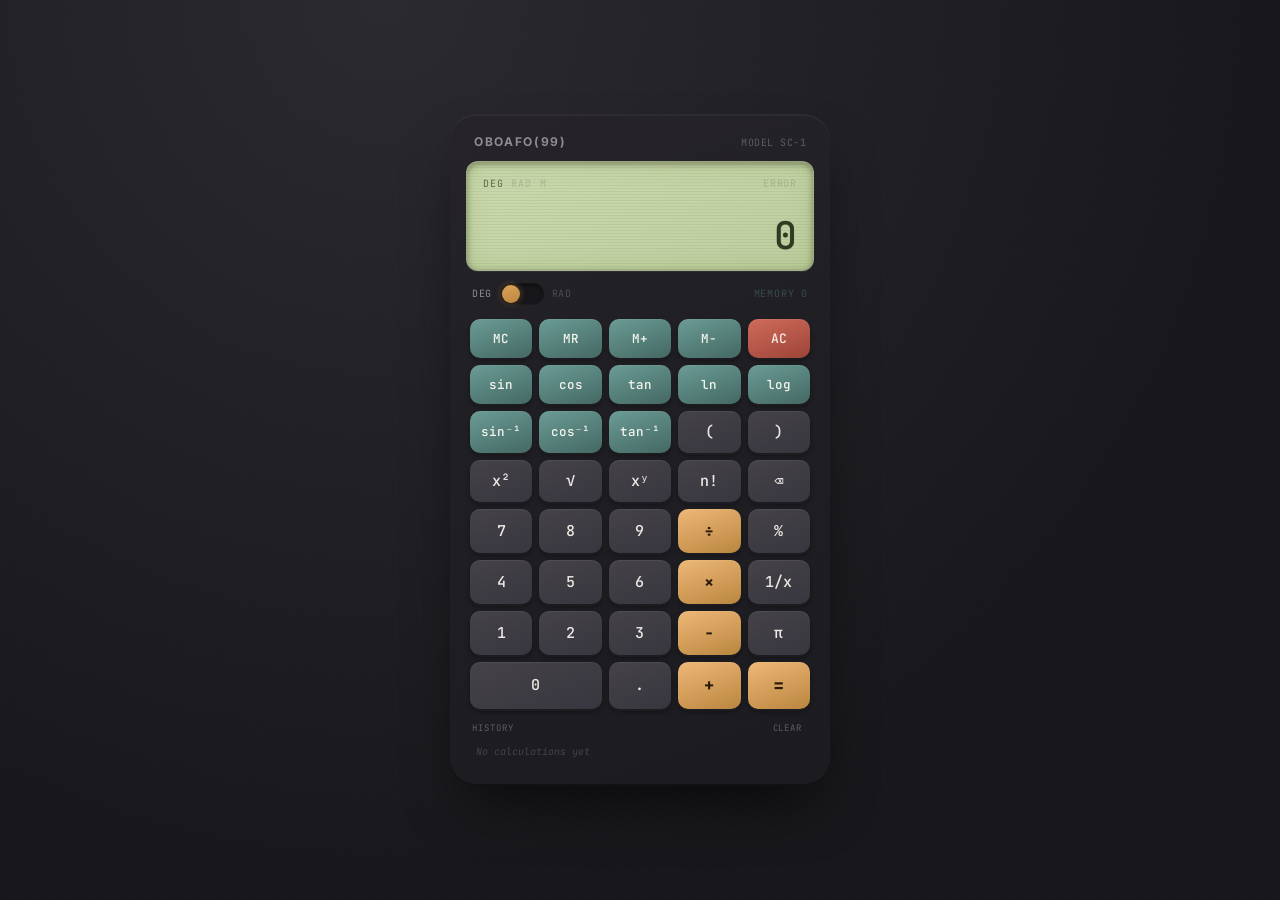
==== index.html @ ae4e805e "Add files via upload" ====
<!DOCTYPE html>
<html lang="en">
<head>
<meta charset="UTF-8">
<meta name="viewport" content="width=device-width, initial-scale=1.0, maximum-scale=1.0">
<title>OBOAFO(99)</title>
<link rel="manifest" href="manifest.json">
<meta name="theme-color" content="#05060A">
<link rel="preconnect" href="https://fonts.googleapis.com">
<link href="https://fonts.googleapis.com/css2?family=JetBrains+Mono:wght@400;500;700&family=Inter:wght@400;500;600;700&display=swap" rel="stylesheet">
<style>
  :root{
    --bg-case:#201F24;
    --bg-case-2:#17161A;
    --bg-panel:#2B2A31;
    --panel-edge:#403E47;
    --lcd-bg:#CBD9AE;
    --lcd-bg-2:#BFCE9F;
    --lcd-fg:#2E3B22;
    --lcd-fg-dim:#5C6B49;
    --lcd-glow:rgba(150,178,105,0.45);
    --accent-amber:#E0A458;
    --accent-amber-dim:#B9863F;
    --accent-teal:#5C8B84;
    --accent-teal-dim:#456863;
    --key-dark:#38363E;
    --key-dark-hi:#454249;
    --key-text:#EDEAE3;
    --danger:#C1584A;
    --danger-dim:#9C4438;
    --mono:'JetBrains Mono', monospace;
    --sans:'Inter', sans-serif;
  }
  *{box-sizing:border-box;}
  html,body{height:100%;}
  body{
    margin:0;
    min-height:100vh;
    display:flex;
    align-items:center;
    justify-content:center;
    background:
      repeating-linear-gradient(115deg, rgba(255,255,255,0.015) 0px, rgba(255,255,255,0.015) 1px, transparent 1px, transparent 3px),
      radial-gradient(circle at 30% 0%, #2a2930 0%, var(--bg-case-2) 70%);
    font-family:var(--sans);
    padding:24px;
  }
  .case{
    width:380px;
    max-width:100%;
    background:linear-gradient(160deg, #262429, var(--bg-case) 40%, #1c1b20);
    border-radius:26px;
    padding:18px 16px 22px;
    box-shadow:
      0 30px 60px -20px rgba(0,0,0,0.7),
      0 2px 0 rgba(255,255,255,0.04) inset,
      0 -2px 0 rgba(0,0,0,0.4) inset;
    position:relative;
  }
  .brand{
    display:flex;
    align-items:baseline;
    justify-content:space-between;
    padding:2px 8px 12px;
  }
  .brand-name{
    font-family:var(--sans);
    font-weight:700;
    letter-spacing:0.14em;
    font-size:12px;
    color:#8E8B92;
    text-transform:uppercase;
  }
  .brand-tag{
    font-family:var(--mono);
    font-size:10px;
    color:#5E5C64;
    letter-spacing:0.05em;
  }

  /* LCD panel */
  .lcd{
    background:
      repeating-linear-gradient(0deg, rgba(0,0,0,0.05) 0px, rgba(0,0,0,0.05) 1px, transparent 1px, transparent 3px),
      linear-gradient(155deg, var(--lcd-bg), var(--lcd-bg-2));
    border-radius:12px;
    padding:14px 16px 12px;
    box-shadow:
      inset 0 2px 6px rgba(0,0,0,0.35),
      inset 0 0 22px var(--lcd-glow),
      0 1px 0 rgba(255,255,255,0.06);
    position:relative;
    overflow:hidden;
    border:1px solid #16200e33;
  }
  .lcd-row{
    display:flex;
    justify-content:space-between;
    align-items:center;
    font-family:var(--mono);
    font-size:10px;
    color:var(--lcd-fg-dim);
    letter-spacing:0.08em;
    margin-bottom:4px;
    min-height:14px;
  }
  .lcd-tape{
    font-family:var(--mono);
    font-size:12px;
    color:var(--lcd-fg-dim);
    min-height:16px;
    overflow:hidden;
    white-space:nowrap;
    text-overflow:ellipsis;
    text-align:right;
    opacity:0.85;
  }
  .lcd-main{
    font-family:var(--mono);
    font-weight:500;
    font-size:38px;
    color:var(--lcd-fg);
    text-align:right;
    text-shadow:0 0 1px rgba(46,59,34,0.4);
    line-height:1.15;
    min-height:46px;
    overflow-x:auto;
    white-space:nowrap;
    letter-spacing:0.01em;
    padding-top:4px;
    scrollbar-width:none;
  }
  .lcd-main::-webkit-scrollbar{display:none;}
  .lcd-badges{
    display:flex;
    gap:8px;
  }
  .lcd-badge{
    opacity:0.25;
    transition:opacity 0.15s ease;
  }
  .lcd-badge.on{opacity:1;}

  /* Controls row: mode toggle + memory */
  .controls{
    display:flex;
    align-items:center;
    justify-content:space-between;
    padding:12px 6px 10px;
    gap:8px;
  }
  .switch-group{
    display:flex;
    align-items:center;
    gap:8px;
    font-family:var(--mono);
    font-size:10px;
    color:#8E8B92;
    letter-spacing:0.06em;
  }
  .switch{
    width:44px;
    height:22px;
    border-radius:11px;
    background:var(--bg-case-2);
    box-shadow:inset 0 2px 4px rgba(0,0,0,0.5), inset 0 0 0 1px rgba(255,255,255,0.03);
    position:relative;
    cursor:pointer;
    flex-shrink:0;
  }
  .switch-knob{
    position:absolute;
    top:2px; left:2px;
    width:18px; height:18px;
    border-radius:50%;
    background:linear-gradient(160deg, #E0A458, #B9863F);
    box-shadow:0 1px 3px rgba(0,0,0,0.5), 0 0 6px rgba(224,164,88,0.5);
    transition:transform 0.18s cubic-bezier(.4,1.6,.5,1);
  }
  .switch.rad .switch-knob{transform:translateX(22px);}
  .mem-indicator{
    font-family:var(--mono);
    font-size:10px;
    color:var(--accent-teal);
    letter-spacing:0.08em;
    opacity:0.4;
    transition:opacity 0.15s ease;
  }
  .mem-indicator.on{opacity:1;}

  /* Keypad */
  .keypad{
    display:grid;
    grid-template-columns:repeat(5, 1fr);
    gap:7px;
    padding:4px 4px 0;
  }
  button.key{
    border:none;
    border-radius:10px;
    font-family:var(--mono);
    font-weight:500;
    font-size:15px;
    color:var(--key-text);
    background:linear-gradient(160deg, var(--key-dark-hi), var(--key-dark));
    box-shadow:
      0 2px 0 #1c1b20,
      0 3px 4px rgba(0,0,0,0.35),
      inset 0 1px 0 rgba(255,255,255,0.06);
    padding:11px 0;
    cursor:pointer;
    transition:transform 0.06s ease, box-shadow 0.06s ease;
    -webkit-tap-highlight-color:transparent;
    user-select:none;
  }
  button.key:active, button.key.pressed{
    transform:translateY(2px);
    box-shadow:0 0 0 #1c1b20, inset 0 2px 4px rgba(0,0,0,0.4);
  }
  button.key.fn{
    background:linear-gradient(160deg, #6a9c95, var(--accent-teal-dim));
    color:#F4F6ED;
    font-size:12.5px;
  }
  button.key.fn:active{box-shadow:0 0 0 #1c1b20, inset 0 2px 4px rgba(0,0,0,0.35);}
  button.key.op{
    background:linear-gradient(160deg, #EEB877, var(--accent-amber-dim));
    color:#2A1B08;
    font-size:17px;
    font-weight:700;
  }
  button.key.op:active{box-shadow:0 0 0 #1c1b20, inset 0 2px 4px rgba(0,0,0,0.3);}
  button.key.danger{
    background:linear-gradient(160deg, #D06B5B, var(--danger-dim));
    color:#FBEAE6;
    font-size:13px;
  }
  button.key.wide{grid-column:span 2;}
  button.key.eq{
    background:linear-gradient(160deg, #EEB877, var(--accent-amber-dim));
    color:#2A1B08;
    font-size:19px;
    font-weight:700;
  }

  /* History */
  .history-wrap{
    margin-top:12px;
    padding:0 6px;
  }
  .history-head{
    display:flex;
    justify-content:space-between;
    align-items:center;
    font-family:var(--mono);
    font-size:9px;
    letter-spacing:0.12em;
    color:#5E5C64;
    text-transform:uppercase;
    margin-bottom:4px;
  }
  .history-clear{
    background:none;border:none;color:#5E5C64;font-family:var(--mono);font-size:9px;
    letter-spacing:0.1em;cursor:pointer;text-transform:uppercase;
  }
  .history-clear:hover{color:#8E8B92;}
  .history-list{
    max-height:96px;
    overflow-y:auto;
    display:flex;
    flex-direction:column-reverse;
    gap:2px;
  }
  .history-list::-webkit-scrollbar{width:4px;}
  .history-list::-webkit-scrollbar-thumb{background:#403E47;border-radius:2px;}
  .history-item{
    display:flex;
    justify-content:space-between;
    font-family:var(--mono);
    font-size:11px;
    color:#8E8B92;
    padding:3px 4px;
    border-radius:5px;
    cursor:pointer;
  }
  .history-item:hover{background:rgba(255,255,255,0.04); color:var(--key-text);}
  .history-item .res{color:var(--accent-amber);}
  .history-empty{
    font-family:var(--mono);
    font-size:10px;
    color:#454349;
    padding:6px 4px;
    font-style:italic;
  }

  @media (max-width:400px){
    .lcd-main{font-size:30px;}
  }
</style>
</head>
<body>

<div class="case">
  <div class="brand">
    <span class="brand-name">OBOAFO(99)</span>
    <span class="brand-tag">MODEL SC-1</span>
  </div>

  <div class="lcd">
    <div class="lcd-row">
      <div class="lcd-badges">
        <span class="lcd-badge" id="badge-deg">DEG</span>
        <span class="lcd-badge" id="badge-rad">RAD</span>
        <span class="lcd-badge" id="badge-m">M</span>
      </div>
      <div class="lcd-badge" id="badge-err">ERROR</div>
    </div>
    <div class="lcd-tape" id="tape">&nbsp;</div>
    <div class="lcd-main" id="display">0</div>
  </div>

  <div class="controls">
    <div class="switch-group">
      <span id="deg-label">DEG</span>
      <div class="switch" id="angle-switch"><div class="switch-knob"></div></div>
      <span id="rad-label" style="opacity:0.4">RAD</span>
    </div>
    <div class="mem-indicator" id="mem-label">MEMORY 0</div>
  </div>

  <div class="keypad" id="keypad">
    <button class="key fn" data-act="mc">MC</button>
    <button class="key fn" data-act="mr">MR</button>
    <button class="key fn" data-act="mplus">M+</button>
    <button class="key fn" data-act="mminus">M−</button>
    <button class="key danger" data-act="clear">AC</button>

    <button class="key fn" data-fn="sin(">sin</button>
    <button class="key fn" data-fn="cos(">cos</button>
    <button class="key fn" data-fn="tan(">tan</button>
    <button class="key fn" data-fn="ln(">ln</button>
    <button class="key fn" data-fn="log(">log</button>

    <button class="key fn" data-fn="asin(">sin⁻¹</button>
    <button class="key fn" data-fn="acos(">cos⁻¹</button>
    <button class="key fn" data-fn="atan(">tan⁻¹</button>
    <button class="key" data-ins="(">(</button>
    <button class="key" data-ins=")">)</button>

    <button class="key" data-ins="^2)" data-wrap="x²">x²</button>
    <button class="key" data-fn="sqrt(">√</button>
    <button class="key" data-ins="^">xʸ</button>
    <button class="key" data-act="fact">n!</button>
    <button class="key" data-act="backspace">⌫</button>

    <button class="key" data-ins="7">7</button>
    <button class="key" data-ins="8">8</button>
    <button class="key" data-ins="9">9</button>
    <button class="key op" data-ins="÷">÷</button>
    <button class="key" data-ins="%">%</button>

    <button class="key" data-ins="4">4</button>
    <button class="key" data-ins="5">5</button>
    <button class="key" data-ins="6">6</button>
    <button class="key op" data-ins="×">×</button>
    <button class="key" data-ins="1/(" data-close>1/x</button>

    <button class="key" data-ins="1">1</button>
    <button class="key" data-ins="2">2</button>
    <button class="key" data-ins="3">3</button>
    <button class="key op" data-ins="−">−</button>
    <button class="key" data-ins="π">π</button>

    <button class="key wide" data-ins="0">0</button>
    <button class="key" data-ins=".">.</button>
    <button class="key op" data-ins="+">+</button>
    <button class="key eq" data-act="equals">=</button>
  </div>

  <div class="history-wrap">
    <div class="history-head">
      <span>History</span>
      <button class="history-clear" id="clear-history">clear</button>
    </div>
    <div class="history-list" id="history-list">
      <div class="history-empty">No calculations yet</div>
    </div>
  </div>
</div>

<script>
(function(){
  const display = document.getElementById('display');
  const tape = document.getElementById('tape');
  const keypad = document.getElementById('keypad');
  const historyList = document.getElementById('history-list');
  const badgeDeg = document.getElementById('badge-deg');
  const badgeRad = document.getElementById('badge-rad');
  const badgeM = document.getElementById('badge-m');
  const badgeErr = document.getElementById('badge-err');
  const angleSwitch = document.getElementById('angle-switch');
  const degLabel = document.getElementById('deg-label');
  const radLabel = document.getElementById('rad-label');
  const memLabel = document.getElementById('mem-label');

  let expr = '';
  let angleMode = 'deg'; // 'deg' | 'rad'
  let memory = 0;
  let justEvaluated = false;
  let history = [];

  const DISPLAY_MAP = { '÷':'÷', '×':'×', '−':'−' };

  function render(){
    display.textContent = expr === '' ? '0' : expr;
    display.scrollLeft = display.scrollWidth;
    badgeDeg.classList.toggle('on', angleMode === 'deg');
    badgeRad.classList.toggle('on', angleMode === 'rad');
    badgeM.classList.toggle('on', memory !== 0);
    memLabel.textContent = 'MEMORY ' + trimNum(memory);
    memLabel.classList.toggle('on', memory !== 0);
  }

  function setError(msg){
    badgeErr.style.opacity = 1;
    display.textContent = msg || 'Error';
    setTimeout(()=>{ badgeErr.style.opacity = 0.15; }, 900);
  }

  function trimNum(n){
    if (!isFinite(n)) return n > 0 ? 'Infinity' : '-Infinity';
    if (Number.isNaN(n)) return 'NaN';
    let s = Math.abs(n) > 1e15 || (Math.abs(n) < 1e-9 && n !== 0)
      ? n.toExponential(8)
      : parseFloat(n.toFixed(10)).toString();
    return s;
  }

  function insert(token){
    if (justEvaluated){
      // If starting fresh input after equals with a digit, reset. If operator, chain from result.
      if (/^[0-9.π]/.test(token) || token === '('){
        expr = '';
      }
      justEvaluated = false;
    }
    expr += token;
    render();
  }

  function backspace(){
    justEvaluated = false;
    expr = expr.slice(0, -1);
    render();
  }

  function clearAll(){
    expr = '';
    justEvaluated = false;
    tape.textContent = '\u00A0';
    render();
  }

  function factorialWrap(){
    // append ! to current expression, will be parsed as postfix
    justEvaluated = false;
    expr += '!';
    render();
  }

  // ---------- Tokenizer ----------
  function tokenize(str){
    const s = str.replace(/×/g,'*').replace(/÷/g,'/').replace(/−/g,'-').replace(/π/g,'pi');
    const tokens = [];
    let i = 0;
    while (i < s.length){
      const c = s[i];
      if (c === ' '){ i++; continue; }
      if (/[0-9.]/.test(c)){
        let num = c; i++;
        while (i < s.length && /[0-9.]/.test(s[i])){ num += s[i]; i++; }
        tokens.push({type:'num', value: parseFloat(num)});
        continue;
      }
      if (/[a-zA-Z]/.test(c)){
        let ident = c; i++;
        while (i < s.length && /[a-zA-Z]/.test(s[i])){ ident += s[i]; i++; }
        tokens.push({type:'ident', value: ident});
        continue;
      }
      if ('+-*/^!%(),'.includes(c)){
        tokens.push({type:'op', value: c});
        i++;
        continue;
      }
      throw new Error('Unexpected character: ' + c);
    }
    return tokens;
  }

  const FUNCS = new Set(['sin','cos','tan','asin','acos','atan','ln','log','sqrt']);
  const CONSTS = { pi: Math.PI, e: Math.E };

  function toRPN(tokens){
    const output = [];
    const stack = [];
    const prec = { 'u-':4, '^':4, '*':3, '/':3, '+':2, '-':2 };
    const rightAssoc = { '^':true, 'u-':true };

    let prevType = null; // track for unary minus detection

    for (let idx=0; idx<tokens.length; idx++){
      const t = tokens[idx];

      if (t.type === 'num'){
        output.push({type:'num', value:t.value});
        prevType = 'num';
        continue;
      }
      if (t.type === 'ident'){
        if (CONSTS.hasOwnProperty(t.value)){
          output.push({type:'num', value: CONSTS[t.value]});
          prevType = 'num';
        } else if (FUNCS.has(t.value)){
          stack.push({type:'func', value:t.value});
          prevType = 'func';
        } else {
          throw new Error('Unknown identifier: ' + t.value);
        }
        continue;
      }
      if (t.type === 'op'){
        const v = t.value;
        if (v === '('){
          stack.push({type:'paren', value:'('});
          prevType = '(';
          continue;
        }
        if (v === ')'){
          while (stack.length && stack[stack.length-1].value !== '('){
            output.push(stack.pop());
          }
          if (!stack.length) throw new Error('Mismatched parentheses');
          stack.pop(); // remove '('
          if (stack.length && stack[stack.length-1].type === 'func'){
            output.push(stack.pop());
          }
          prevType = 'num';
          continue;
        }
        if (v === '!' || v === '%'){
          // postfix — pop equal/higher precedence first (there won't usually be any), then emit directly
          output.push({type:'postfix', value:v});
          prevType = 'num';
          continue;
        }
        // determine unary minus
        let opName = v;
        if (v === '-' && (prevType === null || prevType === 'op' || prevType === '(' )){
          opName = 'u-';
        }
        if (v === '+' && (prevType === null || prevType === 'op' || prevType === '(')){
          // unary plus: no-op, skip token
          prevType = 'op';
          continue;
        }
        while (stack.length){
          const top = stack[stack.length-1];
          if (top.type === 'func'){ output.push(stack.pop()); continue; }
          if (top.type === 'op' && (
                (prec[top.value] > prec[opName]) ||
                (prec[top.value] === prec[opName] && !rightAssoc[opName])
              )){
            output.push(stack.pop());
            continue;
          }
          break;
        }
        stack.push({type:'op', value:opName});
        prevType = 'op';
        continue;
      }
    }
    while (stack.length){
      const top = stack.pop();
      if (top.value === '(' ) throw new Error('Mismatched parentheses');
      output.push(top);
    }
    return output;
  }

  function toRad(x){ return angleMode === 'deg' ? x * Math.PI/180 : x; }
  function fromRad(x){ return angleMode === 'deg' ? x * 180/Math.PI : x; }

  function factorial(n){
    if (n < 0 || !Number.isInteger(n)) throw new Error('Invalid factorial');
    if (n > 170) return Infinity;
    let r = 1;
    for (let k=2;k<=n;k++) r *= k;
    return r;
  }

  function evalRPN(rpn){
    const st = [];
    for (const t of rpn){
      if (t.type === 'num'){ st.push(t.value); continue; }
      if (t.type === 'postfix'){
        const a = st.pop();
        if (t.value === '!') st.push(factorial(a));
        else if (t.value === '%') st.push(a/100);
        continue;
      }
      if (t.type === 'func'){
        const a = st.pop();
        let r;
        switch(t.value){
          case 'sin': r = Math.sin(toRad(a)); break;
          case 'cos': r = Math.cos(toRad(a)); break;
          case 'tan': r = Math.tan(toRad(a)); break;
          case 'asin': r = fromRad(Math.asin(a)); break;
          case 'acos': r = fromRad(Math.acos(a)); break;
          case 'atan': r = fromRad(Math.atan(a)); break;
          case 'ln': r = Math.log(a); break;
          case 'log': r = Math.log10(a); break;
          case 'sqrt': r = Math.sqrt(a); break;
          default: throw new Error('Unknown fn');
        }
        st.push(r);
        continue;
      }
      if (t.type === 'op'){
        if (t.value === 'u-'){
          const a = st.pop();
          st.push(-a);
          continue;
        }
        const b = st.pop(), a = st.pop();
        let r;
        switch(t.value){
          case '+': r = a+b; break;
          case '-': r = a-b; break;
          case '*': r = a*b; break;
          case '/': r = a/b; break;
          case '^': r = Math.pow(a,b); break;
          default: throw new Error('Unknown op');
        }
        st.push(r);
        continue;
      }
    }
    if (st.length !== 1) throw new Error('Malformed expression');
    return st[0];
  }

  function evaluate(){
    if (!expr.trim()) return;
    try {
      const tokens = tokenize(expr);
      const rpn = toRPN(tokens);
      const result = evalRPN(rpn);
      const resStr = trimNum(result);
      tape.textContent = expr + ' =';
      pushHistory(expr, resStr);
      expr = resStr;
      justEvaluated = true;
      render();
    } catch(e){
      setError('Error');
    }
  }

  function pushHistory(e, r){
    history.push({expr:e, result:r});
    if (history.length > 30) history.shift();
    renderHistory();
  }

  function renderHistory(){
    if (!history.length){
      historyList.innerHTML = '<div class="history-empty">No calculations yet</div>';
      return;
    }
    historyList.innerHTML = history.slice(-12).map(h =>
      `<div class="history-item" data-load="${h.result}">
         <span>${escapeHtml(h.expr)}</span>
         <span class="res">${escapeHtml(h.result)}</span>
       </div>`
    ).join('');
  }

  function escapeHtml(s){
    return String(s).replace(/[&<>"']/g, c => ({'&':'&amp;','<':'&lt;','>':'&gt;','"':'&quot;',"'":'&#39;'}[c]));
  }

  historyList.addEventListener('click', (e)=>{
    const item = e.target.closest('.history-item');
    if (!item) return;
    expr = item.dataset.load;
    justEvaluated = true;
    render();
  });

  document.getElementById('clear-history').addEventListener('click', ()=>{
    history = [];
    renderHistory();
  });

  // ---------- Memory ----------
  function currentValueOrEval(){
    try {
      const tokens = tokenize(expr || '0');
      const rpn = toRPN(tokens);
      return evalRPN(rpn);
    } catch(e){ return null; }
  }

  function mplus(){
    const v = currentValueOrEval();
    if (v !== null){ memory += v; render(); }
  }
  function mminus(){
    const v = currentValueOrEval();
    if (v !== null){ memory -= v; render(); }
  }
  function mr(){
    insert(trimNum(memory));
  }
  function mc(){
    memory = 0;
    render();
  }

  // ---------- Angle switch ----------
  angleSwitch.addEventListener('click', ()=>{
    angleMode = angleMode === 'deg' ? 'rad' : 'deg';
    angleSwitch.classList.toggle('rad', angleMode === 'rad');
    degLabel.style.opacity = angleMode === 'deg' ? 1 : 0.4;
    radLabel.style.opacity = angleMode === 'rad' ? 1 : 0.4;
    render();
  });

  // ---------- Button wiring ----------
  keypad.addEventListener('click', (e)=>{
    const btn = e.target.closest('button.key');
    if (!btn) return;
    const act = btn.dataset.act;
    const ins = btn.dataset.ins;
    const fn = btn.dataset.fn;

    if (fn){ insert(fn); return; }
    if (ins !== undefined){ insert(ins); return; }
    switch(act){
      case 'clear': clearAll(); break;
      case 'backspace': backspace(); break;
      case 'equals': evaluate(); break;
      case 'fact': factorialWrap(); break;
      case 'mplus': mplus(); break;
      case 'mminus': mminus(); break;
      case 'mr': mr(); break;
      case 'mc': mc(); break;
    }
  });

  // ---------- Keyboard support ----------
  window.addEventListener('keydown', (e)=>{
    const k = e.key;
    if (/[0-9.]/.test(k)){ insert(k); return; }
    if (k === '+'){ insert('+'); return; }
    if (k === '-'){ insert('−'); return; }
    if (k === '*'){ insert('×'); return; }
    if (k === '/'){ e.preventDefault(); insert('÷'); return; }
    if (k === '^'){ insert('^'); return; }
    if (k === '('){ insert('('); return; }
    if (k === ')'){ insert(')'); return; }
    if (k === '%'){ insert('%'); return; }
    if (k === '!'){ factorialWrap(); return; }
    if (k === 'Enter' || k === '='){ e.preventDefault(); evaluate(); return; }
    if (k === 'Backspace'){ backspace(); return; }
    if (k === 'Escape'){ clearAll(); return; }
  });

  render();
  renderHistory();
})();

if ('serviceWorker' in navigator){
  window.addEventListener('load', ()=>{
    navigator.serviceWorker.register('service-worker.js').catch(()=>{ /* not fatal */ });
  });
}
</script>
</body>
</html>
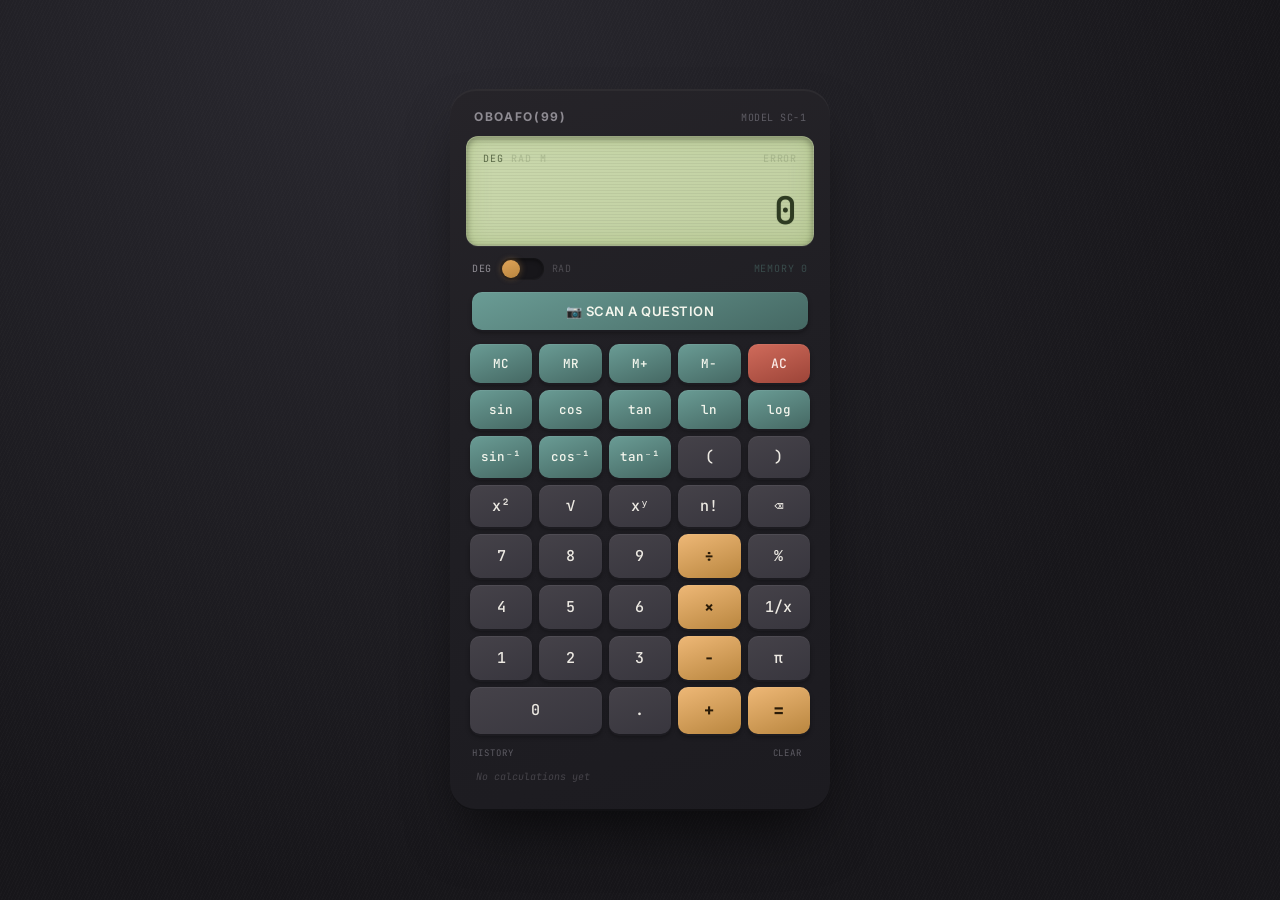
==== commit fa4329dc: "Add files via upload" ====
--- a/index.html
+++ b/index.html
@@ -296,6 +296,152 @@
   @media (max-width:400px){
     .lcd-main{font-size:30px;}
   }
+
+  /* Scan button */
+  .scan-row{
+    padding:2px 6px 10px;
+  }
+  button.scan-btn{
+    width:100%;
+    border:none;
+    border-radius:10px;
+    padding:11px 0;
+    font-family:var(--sans);
+    font-weight:600;
+    font-size:13px;
+    letter-spacing:0.04em;
+    color:#F4F6ED;
+    background:linear-gradient(160deg, #6a9c95, var(--accent-teal-dim));
+    box-shadow:0 2px 0 #1c1b20, 0 3px 4px rgba(0,0,0,0.35), inset 0 1px 0 rgba(255,255,255,0.06);
+    cursor:pointer;
+    display:flex;
+    align-items:center;
+    justify-content:center;
+    gap:8px;
+  }
+  button.scan-btn:active{transform:translateY(2px); box-shadow:0 0 0 #1c1b20, inset 0 2px 4px rgba(0,0,0,0.4);}
+
+  /* Camera modal */
+  .scan-modal{
+    position:fixed;
+    inset:0;
+    background:rgba(10,9,12,0.92);
+    display:none;
+    align-items:center;
+    justify-content:center;
+    z-index:1000;
+    padding:20px;
+  }
+  .scan-modal.open{display:flex;}
+  .scan-panel{
+    width:100%;
+    max-width:360px;
+    background:var(--bg-case);
+    border-radius:18px;
+    padding:16px;
+    box-shadow:0 30px 60px -20px rgba(0,0,0,0.7);
+  }
+  .scan-head{
+    display:flex;
+    justify-content:space-between;
+    align-items:center;
+    margin-bottom:10px;
+  }
+  .scan-title{
+    font-family:var(--sans);
+    font-weight:700;
+    font-size:13px;
+    color:var(--key-text);
+    letter-spacing:0.05em;
+  }
+  .scan-close{
+    background:none;
+    border:none;
+    color:#8E8B92;
+    font-size:20px;
+    cursor:pointer;
+    line-height:1;
+    padding:4px 8px;
+  }
+  .scan-video-wrap{
+    position:relative;
+    border-radius:12px;
+    overflow:hidden;
+    background:#000;
+    aspect-ratio:4/3;
+  }
+  #scan-video, #scan-canvas{
+    width:100%;
+    height:100%;
+    object-fit:cover;
+    display:block;
+  }
+  #scan-canvas{display:none;}
+  .scan-hint{
+    font-family:var(--mono);
+    font-size:10px;
+    color:#8E8B92;
+    text-align:center;
+    margin-top:8px;
+    line-height:1.5;
+  }
+  .scan-actions{
+    display:flex;
+    gap:8px;
+    margin-top:12px;
+  }
+  .scan-actions button{
+    flex:1;
+    border:none;
+    border-radius:10px;
+    padding:11px 0;
+    font-family:var(--sans);
+    font-weight:600;
+    font-size:13px;
+    cursor:pointer;
+  }
+  .scan-capture{
+    background:linear-gradient(160deg, #EEB877, var(--accent-amber-dim));
+    color:#2A1B08;
+  }
+  .scan-cancel{
+    background:var(--key-dark);
+    color:var(--key-text);
+  }
+  .scan-status{
+    font-family:var(--mono);
+    font-size:11px;
+    color:var(--accent-teal);
+    text-align:center;
+    margin-top:10px;
+    min-height:14px;
+  }
+  .scan-review textarea{
+    width:100%;
+    margin-top:10px;
+    background:var(--lcd-bg);
+    color:var(--lcd-fg);
+    border:none;
+    border-radius:8px;
+    padding:10px;
+    font-family:var(--mono);
+    font-size:15px;
+    resize:none;
+    height:52px;
+  }
+  .scan-review-actions{
+    display:flex;
+    gap:8px;
+    margin-top:10px;
+  }
+  .scan-solve{
+    background:linear-gradient(160deg, #EEB877, var(--accent-amber-dim));
+    color:#2A1B08;
+  }
+  .scan-retake{
+    background:var(--key-dark);
+    color:var(--key-text);
+  }
 </style>
 </head>
 <body>
@@ -328,6 +474,10 @@
     <div class="mem-indicator" id="mem-label">MEMORY 0</div>
   </div>
 
+  <div class="scan-row">
+    <button class="scan-btn" id="open-scan">📷 SCAN A QUESTION</button>
+  </div>
+
   <div class="keypad" id="keypad">
     <button class="key fn" data-act="mc">MC</button>
     <button class="key fn" data-act="mr">MR</button>
@@ -384,6 +534,37 @@
     </div>
     <div class="history-list" id="history-list">
       <div class="history-empty">No calculations yet</div>
+    </div>
+  </div>
+</div>
+
+<div class="scan-modal" id="scan-modal">
+  <div class="scan-panel">
+    <div class="scan-head">
+      <span class="scan-title">SCAN A QUESTION</span>
+      <button class="scan-close" id="scan-close">✕</button>
+    </div>
+
+    <div class="scan-video-wrap">
+      <video id="scan-video" autoplay playsinline muted></video>
+      <canvas id="scan-canvas"></canvas>
+    </div>
+
+    <div class="scan-hint" id="scan-hint">Fill the frame with one printed expression, hold steady, good lighting.</div>
+
+    <div class="scan-actions" id="scan-capture-row">
+      <button class="scan-cancel" id="scan-cancel">Cancel</button>
+      <button class="scan-capture" id="scan-capture">Capture</button>
+    </div>
+
+    <div class="scan-status" id="scan-status"></div>
+
+    <div class="scan-review" id="scan-review" style="display:none">
+      <textarea id="scan-text" spellcheck="false"></textarea>
+      <div class="scan-review-actions">
+        <button class="scan-retake" id="scan-retake">Retake</button>
+        <button class="scan-solve" id="scan-solve">Insert &amp; Solve</button>
+      </div>
     </div>
   </div>
 </div>
@@ -781,6 +962,157 @@
 
   render();
   renderHistory();
+
+  // ---------- Scan a question (camera + OCR) ----------
+  const scanModal = document.getElementById('scan-modal');
+  const openScanBtn = document.getElementById('open-scan');
+  const scanCloseBtn = document.getElementById('scan-close');
+  const scanCancelBtn = document.getElementById('scan-cancel');
+  const scanCaptureBtn = document.getElementById('scan-capture');
+  const scanCaptureRow = document.getElementById('scan-capture-row');
+  const scanStatus = document.getElementById('scan-status');
+  const scanHint = document.getElementById('scan-hint');
+  const scanVideo = document.getElementById('scan-video');
+  const scanCanvas = document.getElementById('scan-canvas');
+  const scanReview = document.getElementById('scan-review');
+  const scanText = document.getElementById('scan-text');
+  const scanRetakeBtn = document.getElementById('scan-retake');
+  const scanSolveBtn = document.getElementById('scan-solve');
+
+  let scanStream = null;
+  let tesseractWorker = null;
+  let tesseractLoading = null;
+
+  function loadTesseractScript(){
+    if (window.Tesseract) return Promise.resolve();
+    if (tesseractLoading) return tesseractLoading;
+    tesseractLoading = new Promise((resolve, reject) => {
+      const s = document.createElement('script');
+      s.src = 'https://cdn.jsdelivr.net/npm/tesseract.js@5/dist/tesseract.min.js';
+      s.onload = resolve;
+      s.onerror = () => reject(new Error('Could not load OCR engine — check your connection.'));
+      document.head.appendChild(s);
+    });
+    return tesseractLoading;
+  }
+
+  async function getTesseractWorker(){
+    if (tesseractWorker) return tesseractWorker;
+    await loadTesseractScript();
+    tesseractWorker = await Tesseract.createWorker('eng');
+    return tesseractWorker;
+  }
+
+  function resetScanUI(){
+    scanCaptureRow.style.display = 'flex';
+    scanReview.style.display = 'none';
+    scanStatus.textContent = '';
+    scanHint.style.display = 'block';
+    scanVideo.style.display = 'block';
+    scanCanvas.style.display = 'none';
+  }
+
+  async function openScan(){
+    resetScanUI();
+    scanModal.classList.add('open');
+    try {
+      scanStream = await navigator.mediaDevices.getUserMedia({
+        video: { facingMode: 'environment' }
+      });
+      scanVideo.srcObject = scanStream;
+    } catch (err) {
+      scanStatus.textContent = 'Camera access denied or unavailable. Check site permissions.';
+    }
+  }
+
+  function stopScan(){
+    if (scanStream){
+      scanStream.getTracks().forEach(t => t.stop());
+      scanStream = null;
+    }
+    scanModal.classList.remove('open');
+  }
+
+  function cleanOcrText(raw){
+    let t = raw.replace(/\r?\n/g, ' ').trim();
+    // common OCR confusions in math contexts
+    t = t.replace(/[oO](?=[\d.]|$)/g, m => '0');
+    t = t.replace(/(?<=[\d.])[oO]/g, '0');
+    t = t.replace(/[lI](?=[\d.]|$)/g, '1');
+    t = t.replace(/(?<=[\d.])[lI]/g, '1');
+    t = t.replace(/\s*x\s*/gi, ' × ');
+    t = t.replace(/[÷/]/g, ' ÷ ');
+    t = t.replace(/\*/g, ' × ');
+    t = t.replace(/–|—/g, '-');
+    t = t.replace(/\s*-\s*/g, ' - ');
+    t = t.replace(/\s*\+\s*/g, ' + ');
+    // strip characters that aren't plausible in a math expression
+    t = t.replace(/[^0-9+\-×÷.() ^!%πe]/gi, '');
+    t = t.replace(/\s+/g, ' ').trim();
+    t = t.replace(/\s*([+\-×÷^()])\s*/g, '$1');
+    return t;
+  }
+
+  async function runOcr(){
+    scanCaptureRow.style.display = 'none';
+    scanHint.style.display = 'none';
+    scanStatus.textContent = 'Reading the image…';
+
+    const vw = scanVideo.videoWidth, vh = scanVideo.videoHeight;
+    scanCanvas.width = vw;
+    scanCanvas.height = vh;
+    const ctx = scanCanvas.getContext('2d');
+    ctx.drawImage(scanVideo, 0, 0, vw, vh);
+
+    scanVideo.style.display = 'none';
+    scanCanvas.style.display = 'block';
+
+    if (scanStream){
+      scanStream.getTracks().forEach(t => t.stop());
+      scanStream = null;
+    }
+
+    try {
+      const worker = await getTesseractWorker();
+      scanStatus.textContent = 'Recognizing text…';
+      const { data: { text } } = await worker.recognize(scanCanvas);
+      const cleaned = cleanOcrText(text);
+      scanStatus.textContent = cleaned
+        ? 'Got it — check the expression below before solving.'
+        : 'Could not make out a clear expression — try editing it, or retake.';
+      scanText.value = cleaned;
+      scanReview.style.display = 'block';
+    } catch (err){
+      scanStatus.textContent = err.message || 'OCR failed — try again with better lighting.';
+      scanReview.style.display = 'block';
+      scanText.value = '';
+    }
+  }
+
+  openScanBtn.addEventListener('click', openScan);
+  scanCloseBtn.addEventListener('click', stopScan);
+  scanCancelBtn.addEventListener('click', stopScan);
+  scanCaptureBtn.addEventListener('click', runOcr);
+
+  scanRetakeBtn.addEventListener('click', async () => {
+    resetScanUI();
+    try {
+      scanStream = await navigator.mediaDevices.getUserMedia({ video: { facingMode: 'environment' } });
+      scanVideo.srcObject = scanStream;
+    } catch (err) {
+      scanStatus.textContent = 'Camera access denied or unavailable.';
+    }
+  });
+
+  scanSolveBtn.addEventListener('click', () => {
+    const val = scanText.value.trim();
+    if (!val) return;
+    expr = val;
+    justEvaluated = false;
+    render();
+    stopScan();
+    evaluate();
+  });
 })();
 
 if ('serviceWorker' in navigator){
